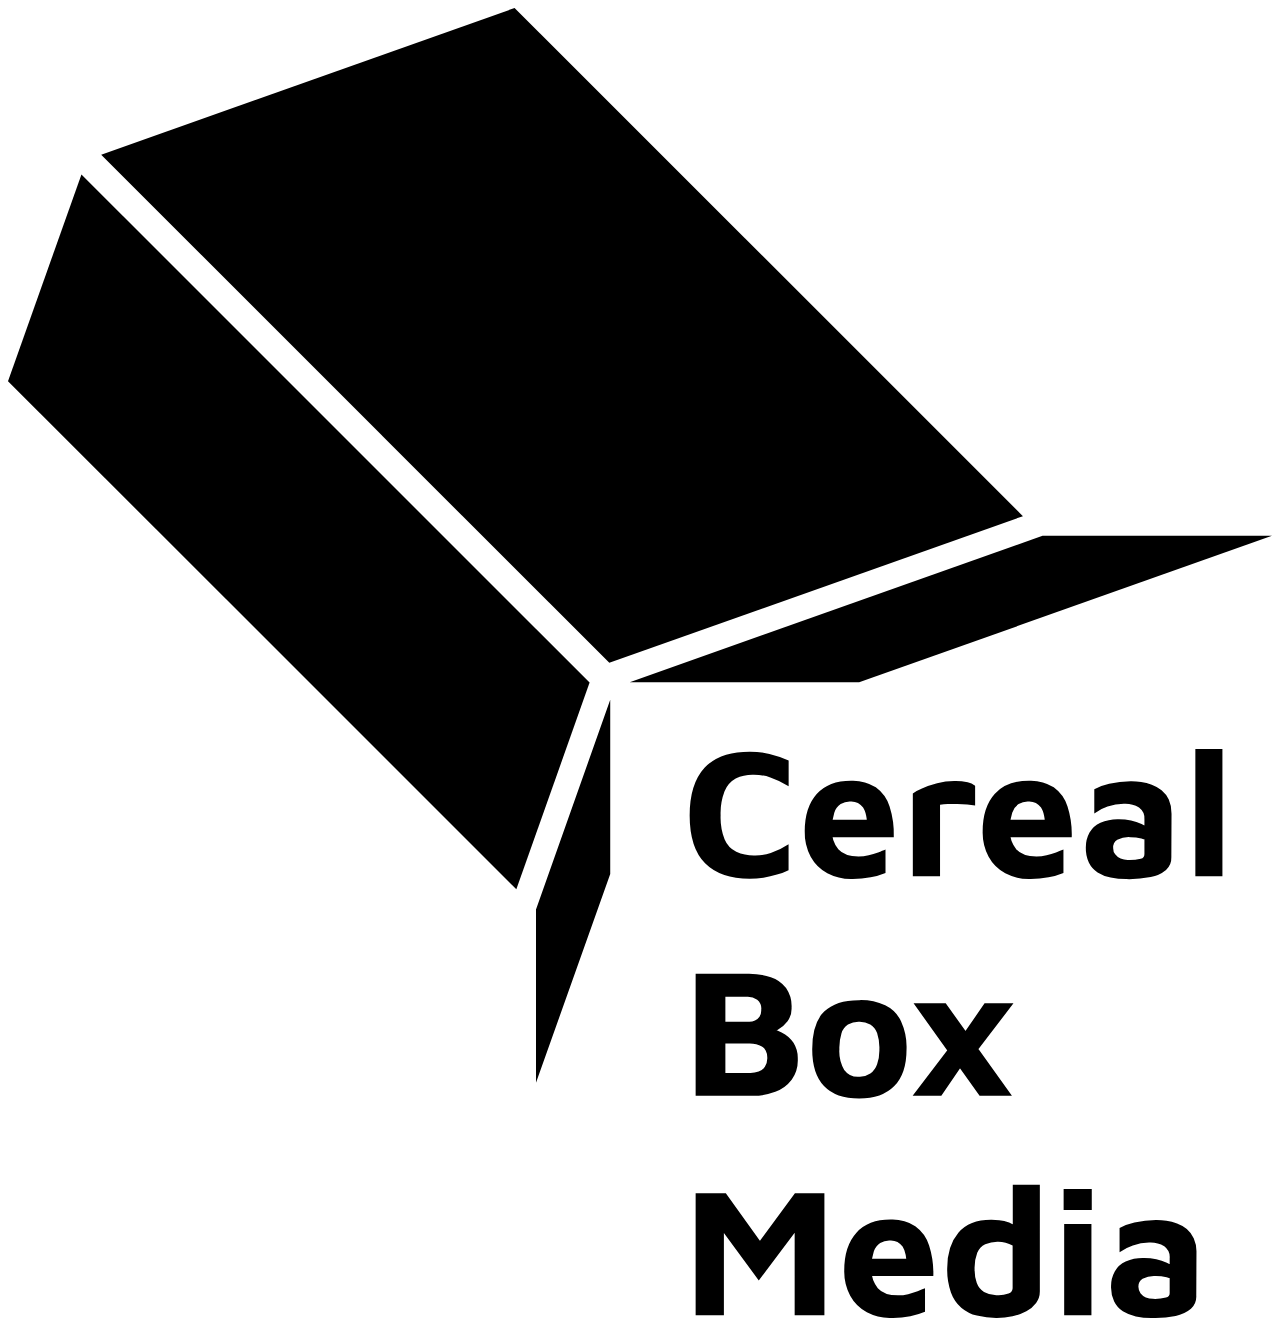
==== index.html @ c06dac7f "initial commit" ====
<!DOCTYPE html>
<html>
<title>Plant Based Sushi</title>
<meta charset="UTF-8">
<meta name="viewport" content="width=device-width, initial-scale=1">
<link rel="stylesheet" href="/styles/header.css">
<link rel="stylesheet" href="/styles/footer.css">
<link rel="stylesheet" href="/styles/index.css">
<link rel="stylesheet" href="/styles/global.css">
<link rel="stylesheet" href="https://cdnjs.cloudflare.com/ajax/libs/font-awesome/4.7.0/css/font-awesome.min.css">
<link href="https://fonts.googleapis.com/css2?family=Lora:ital,wght@0,400;0,700;1,400&display=swap" rel="stylesheet">

<body>
    <main class="wrapper">
        <section class="landing-page-content">
            <img src="res/svg/cerealboxlogo.svg"
        </section>

        <footer class="main-footer">

        </footer>
    </main>
</body>
</html>
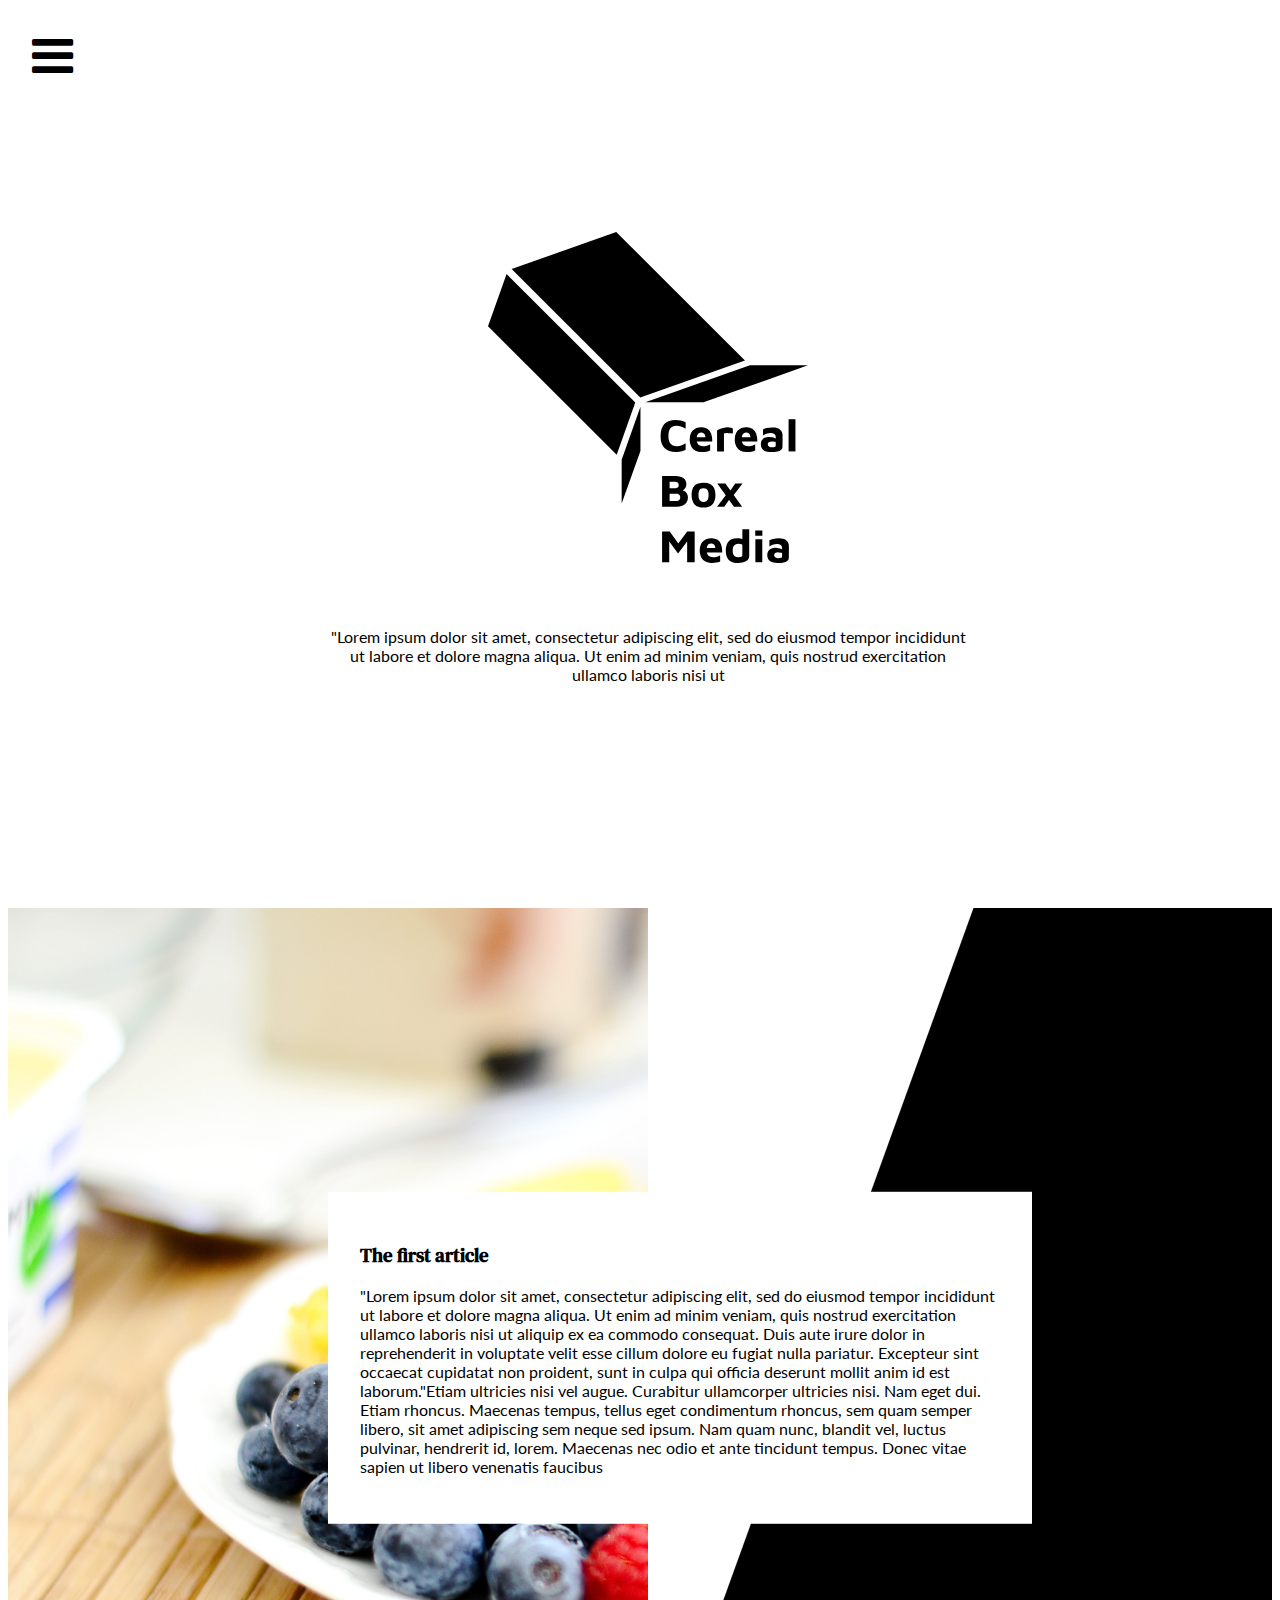
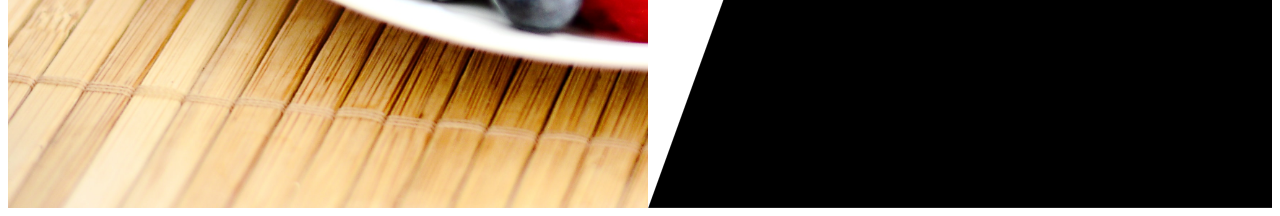
==== commit d6f37114: "started first page" ====
--- a/index.html
+++ b/index.html
@@ -1,20 +1,36 @@
 
 <!DOCTYPE html>
 <html>
-<title>Plant Based Sushi</title>
+<title>Cereal Box Media</title>
 <meta charset="UTF-8">
 <meta name="viewport" content="width=device-width, initial-scale=1">
-<link rel="stylesheet" href="/styles/header.css">
 <link rel="stylesheet" href="/styles/footer.css">
 <link rel="stylesheet" href="/styles/index.css">
 <link rel="stylesheet" href="/styles/global.css">
 <link rel="stylesheet" href="https://cdnjs.cloudflare.com/ajax/libs/font-awesome/4.7.0/css/font-awesome.min.css">
-<link href="https://fonts.googleapis.com/css2?family=Lora:ital,wght@0,400;0,700;1,400&display=swap" rel="stylesheet">
-
+<link href="https://fonts.googleapis.com/css2?family=DM+Serif+Text:ital@0;1&family=Lato:ital,wght@0,400;0,700;1,400&display=swap" rel="stylesheet">
 <body>
     <main class="wrapper">
         <section class="landing-page-content">
-            <img src="res/svg/cerealboxlogo.svg"
+            <div class="landing-page-initial">
+                <div class= "top-bar">
+                    <i class="fa fa-bars nav-button"></i>
+                </div>
+                <img class="landing-logo" src="res/svg/cerealboxlogo.svg"/>
+                <p class="landing-text">"Lorem ipsum dolor sit amet, consectetur adipiscing elit, sed do eiusmod tempor incididunt ut labore et dolore magna aliqua. Ut enim ad minim veniam, quis nostrud exercitation ullamco laboris nisi ut </p>
+            </div>
+            <div class="landing-page-featured">
+                <div class="featured-text-container">
+                    <h3>The first article</h3>
+                    <p>"Lorem ipsum dolor sit amet, consectetur adipiscing elit, sed do eiusmod tempor incididunt ut labore et dolore magna aliqua. Ut enim ad minim veniam, quis nostrud exercitation ullamco laboris nisi ut aliquip ex ea commodo consequat. Duis aute irure dolor in reprehenderit in voluptate velit esse cillum dolore eu fugiat nulla pariatur. Excepteur sint occaecat cupidatat non proident, sunt in culpa qui officia deserunt mollit anim id est laborum."Etiam ultricies nisi vel augue. Curabitur ullamcorper ultricies nisi. Nam eget dui. Etiam rhoncus. Maecenas tempus, tellus eget condimentum rhoncus, sem quam semper libero, sit amet adipiscing sem neque sed ipsum. Nam quam nunc, blandit vel, luctus pulvinar, hendrerit id, lorem. Maecenas nec odio et ante tincidunt tempus. Donec vitae sapien ut libero venenatis faucibus</p>
+                </div>
+                <div class="featured-left">
+                    <img  src="res/jpg/cecilia-par-YUg5RwlnMKc-unsplash.jpg"/>
+                </div>
+                <div class="featured-right">
+                    <img class="featured-background" src="res/svg/parrelelogram-right.svg"/>
+                </div>
+            </div>
         </section>
 
         <footer class="main-footer">
--- a/styles/index.css
+++ b/styles/index.css
@@ -0,0 +1,79 @@
+.landing-page-content {
+    display: flex;
+    flex-direction: column;
+    overflow: hidden;
+}
+
+.landing-page-initial {
+    height: 100vh;
+    width: 100vw;
+    display: flex;
+    flex-direction: column;
+    text-align: center;
+    position: relative;
+    justify-content: center;
+}
+
+.top-bar {
+    position: absolute;
+    font-size: 3rem;
+    top: 0.5rem;
+    left: 0.5rem;
+}
+
+.nav-button {
+    float: left;
+    margin: 1rem;
+}
+
+.landing-logo {
+    width: 25vw;
+    margin: auto auto 3em auto;
+}
+
+.landing-text {
+    width: 50vw;
+    margin: 1em auto auto auto;
+}
+
+
+
+.landing-page-featured {
+    height: 100vh;
+    width: 100vw;
+    display: grid;
+    grid-template-columns: 50% 50%;
+    grid-template-rows: 100%;
+    position: relative;
+}
+
+.featured-left {
+    width: 100%;
+    grid-area: 1 / 1;
+    overflow: hidden;
+}
+
+.featured-right {
+    width: 100%;
+    grid-area: 1 / 2;
+    overflow: hidden;
+}
+
+.featured-right img, .featured-left img {
+    height: 100%;
+}
+
+.featured-background {
+    height: 100%;
+}
+
+.featured-text-container {
+    position: absolute;
+    width: 50vw;
+    height: min-content;
+    top: 50%;
+    -ms-transform: translateY(-50%);
+    transform: translateY(-50%);    left: 25%;
+    background-color: white;
+    padding: 2em;
+}--- a/styles/global.css
+++ b/styles/global.css
@@ -0,0 +1,8 @@
+p, a, button {
+    font-family: 'Lato', sans-serif;
+}
+
+h1, h2, h3,  h4 {
+    font-family: 'DM Serif Text', serif;
+    font-style: 'regular';
+}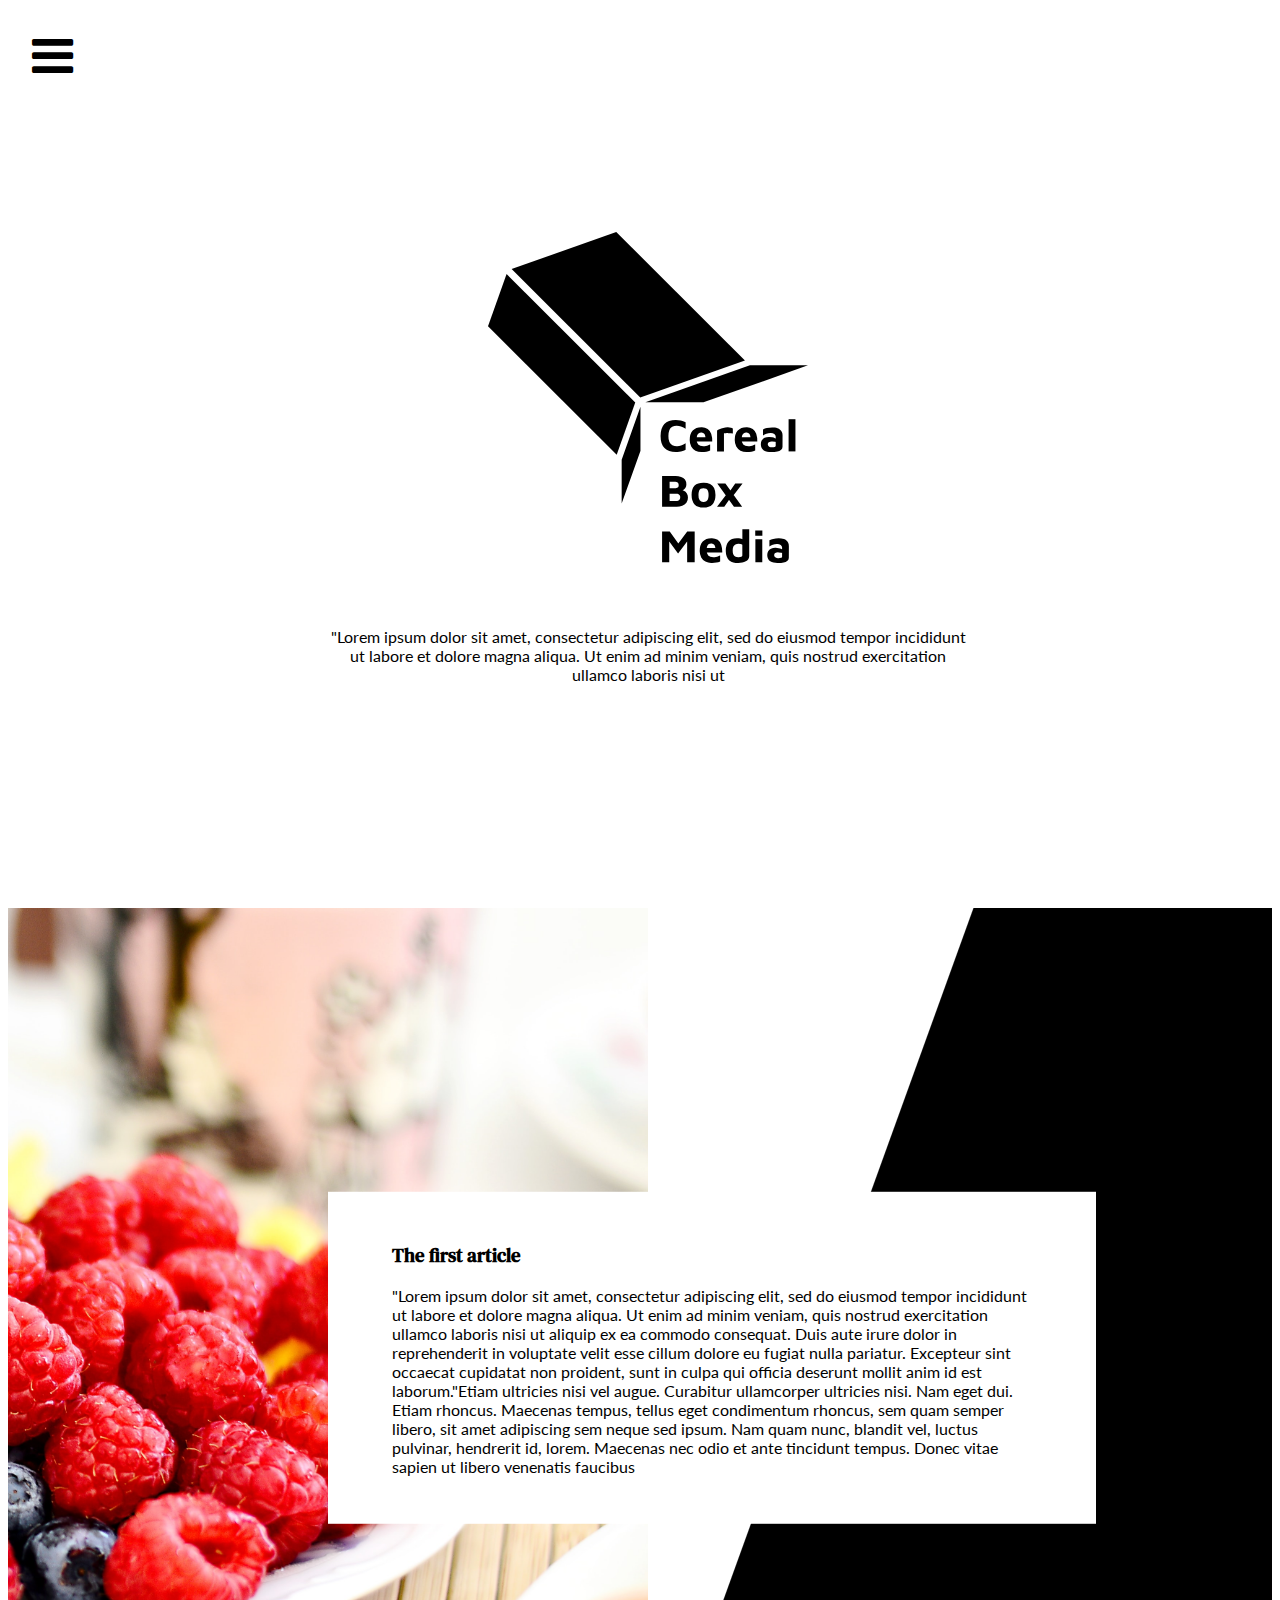
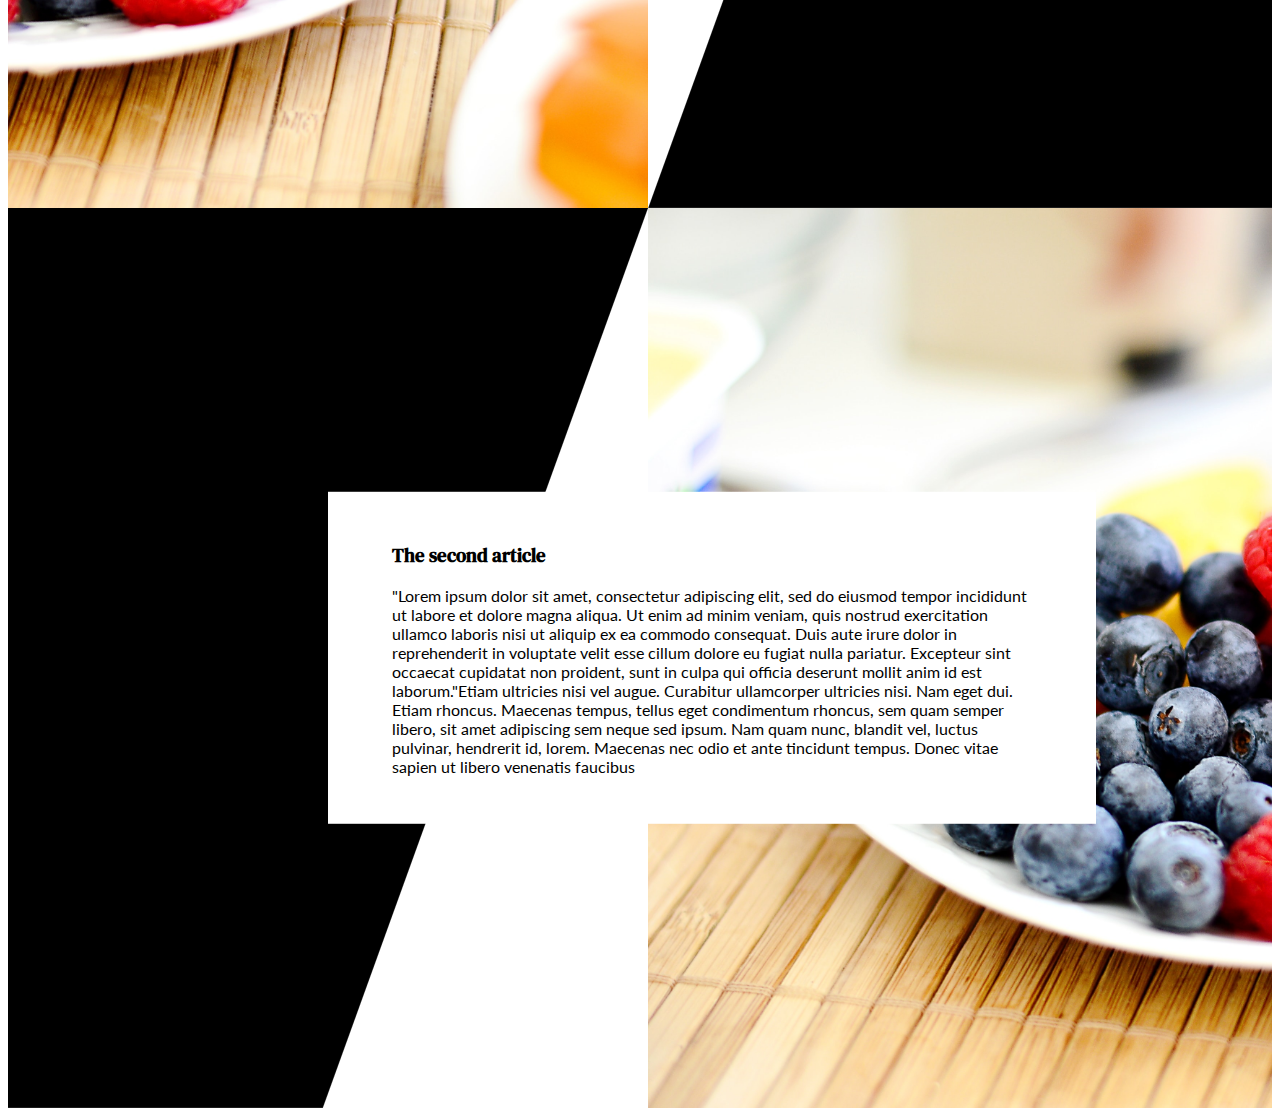
==== commit c3c298f9: "added mobile for landing page" ====
--- a/index.html
+++ b/index.html
@@ -24,10 +24,22 @@
                     <h3>The first article</h3>
                     <p>"Lorem ipsum dolor sit amet, consectetur adipiscing elit, sed do eiusmod tempor incididunt ut labore et dolore magna aliqua. Ut enim ad minim veniam, quis nostrud exercitation ullamco laboris nisi ut aliquip ex ea commodo consequat. Duis aute irure dolor in reprehenderit in voluptate velit esse cillum dolore eu fugiat nulla pariatur. Excepteur sint occaecat cupidatat non proident, sunt in culpa qui officia deserunt mollit anim id est laborum."Etiam ultricies nisi vel augue. Curabitur ullamcorper ultricies nisi. Nam eget dui. Etiam rhoncus. Maecenas tempus, tellus eget condimentum rhoncus, sem quam semper libero, sit amet adipiscing sem neque sed ipsum. Nam quam nunc, blandit vel, luctus pulvinar, hendrerit id, lorem. Maecenas nec odio et ante tincidunt tempus. Donec vitae sapien ut libero venenatis faucibus</p>
                 </div>
-                <div class="featured-left">
+                <div class="featured-left featured-image">
                     <img  src="res/jpg/cecilia-par-YUg5RwlnMKc-unsplash.jpg"/>
                 </div>
-                <div class="featured-right">
+                <div class="featured-right hide-on-mobile">
+                    <img class="featured-background" src="res/svg/parrelelogram-right.svg"/>
+                </div>
+            </div>
+            <div class="landing-page-featured">
+                <div class="featured-text-container">
+                    <h3>The second article</h3>
+                    <p>"Lorem ipsum dolor sit amet, consectetur adipiscing elit, sed do eiusmod tempor incididunt ut labore et dolore magna aliqua. Ut enim ad minim veniam, quis nostrud exercitation ullamco laboris nisi ut aliquip ex ea commodo consequat. Duis aute irure dolor in reprehenderit in voluptate velit esse cillum dolore eu fugiat nulla pariatur. Excepteur sint occaecat cupidatat non proident, sunt in culpa qui officia deserunt mollit anim id est laborum."Etiam ultricies nisi vel augue. Curabitur ullamcorper ultricies nisi. Nam eget dui. Etiam rhoncus. Maecenas tempus, tellus eget condimentum rhoncus, sem quam semper libero, sit amet adipiscing sem neque sed ipsum. Nam quam nunc, blandit vel, luctus pulvinar, hendrerit id, lorem. Maecenas nec odio et ante tincidunt tempus. Donec vitae sapien ut libero venenatis faucibus</p>
+                </div>
+                <div class="featured-right featured-image">
+                    <img  src="res/jpg/cecilia-par-YUg5RwlnMKc-unsplash.jpg"/>
+                </div>
+                <div class="featured-left hide-on-mobile">
                     <img class="featured-background" src="res/svg/parrelelogram-right.svg"/>
                 </div>
             </div>
--- a/styles/index.css
+++ b/styles/index.css
@@ -51,6 +51,7 @@
     width: 100%;
     grid-area: 1 / 1;
     overflow: hidden;
+    direction: rtl;
 }
 
 .featured-right {
@@ -75,5 +76,30 @@
     -ms-transform: translateY(-50%);
     transform: translateY(-50%);    left: 25%;
     background-color: white;
-    padding: 2em;
+    padding: 2em 5vw;
+}
+
+ 
+/* mobile */
+@media (max-width: 711px) {
+    .landing-logo {
+        width: 70vw;
+    }
+
+    .featured-image {
+        grid-area: 1 / 1 / 1 / 3;
+    }
+
+    .hide-on-mobile {
+        display: none;
+    }
+
+    .featured-text-container {
+        width: 60vw;
+        height: 70%;
+        overflow-y: auto;
+        left: 7.5vw;
+        padding: 2em 10vw;
+    }
+
 }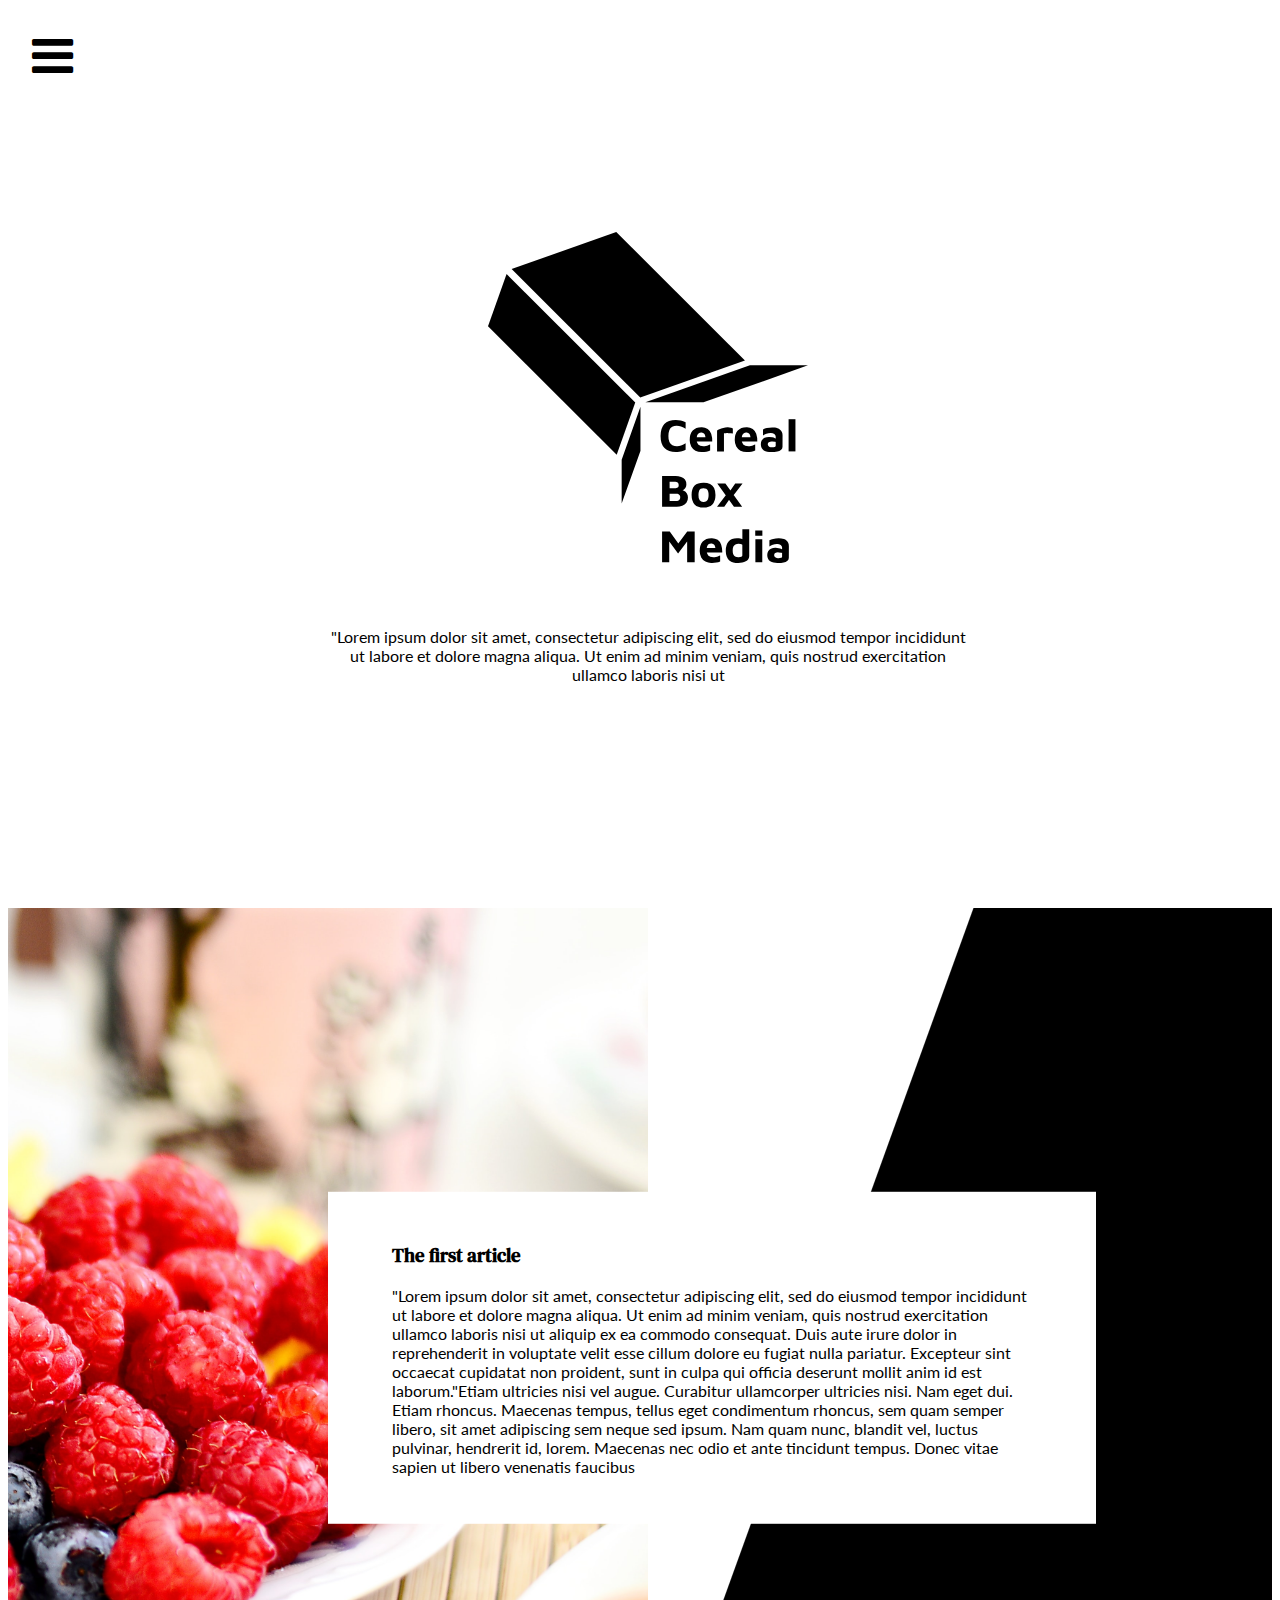
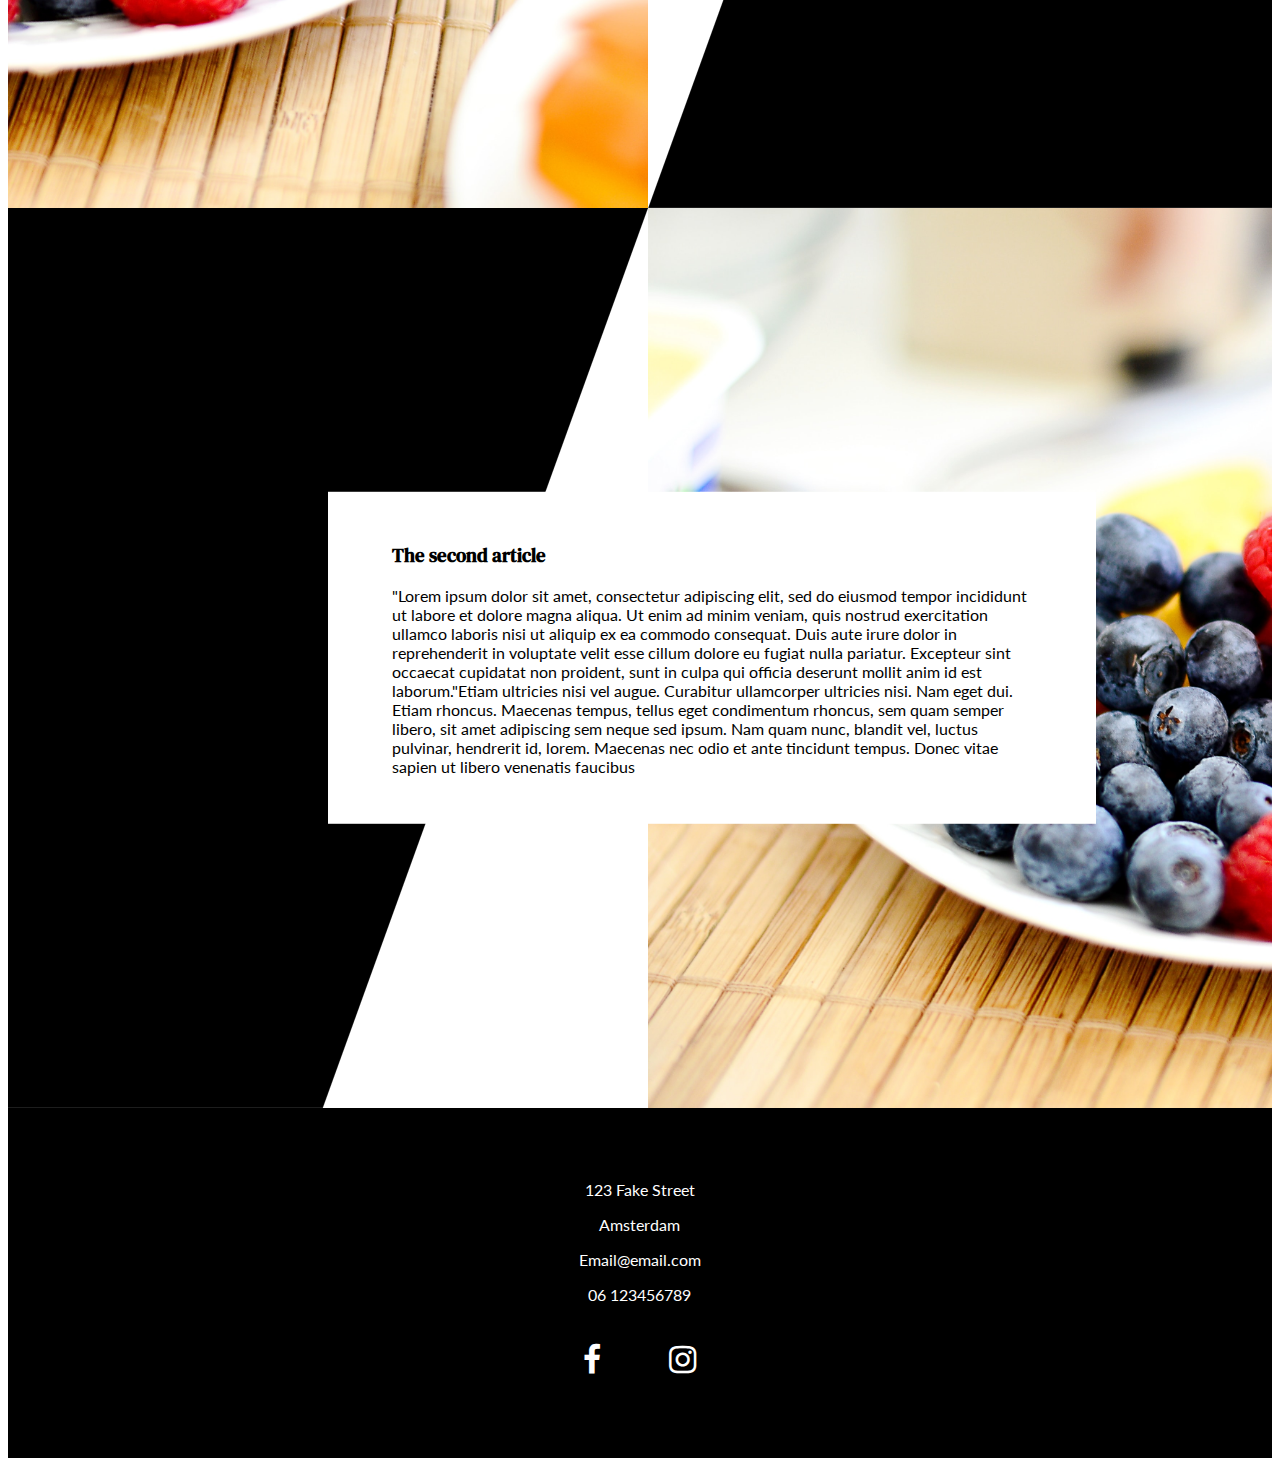
==== commit 95a7f26b: "started index page blog" ====
--- a/index.html
+++ b/index.html
@@ -46,7 +46,21 @@
         </section>
 
         <footer class="main-footer">
-
+            <div class="footer-background">
+                <div class="footer-contact-info">
+                    <p>123 Fake Street</p>
+                    <p>Amsterdam</p>
+                    <p>Email@email.com</p>
+                    <p>06 123456789</p>
+                    <div class="footer-links">
+                        <a href="https://www.facebook.com/plantbasedsushi/" target="_blank" rel="noopener noreferrer" class="fa fa-facebook">
+                        </a>
+                        <a href="https://www.instagram.com/plantbasedsushi.eu/" target="_blank" rel="noopener noreferrer" class="fa fa-instagram">
+                        </a>
+                    </div>
+                </div>
+               
+            </div>
         </footer>
     </main>
 </body>
--- a/styles/footer.css
+++ b/styles/footer.css
@@ -0,0 +1,48 @@
+.main-footer {
+    position: relative;
+}
+
+.footer-background {
+    background-color: #000000;
+    padding: 4em;
+    display: grid;
+    grid-template-columns: repeat(3, 1fr);
+    grid-template-rows:  repeat(3, min-content);
+    color: white;
+    text-align: center;
+}
+
+.footer-background svg {
+    color: white;
+}
+
+.footer-contact-info { 
+    grid-area: 1 / 2 / 4 / 2;
+    display: flex;
+    flex-direction: column;
+    justify-content: center;
+}
+
+.footer-contact-info p {
+    margin: 0.5rem auto;
+}
+
+.footer-links a {
+    color: white;
+    height: 2vh;
+    font-size: 2em;
+    text-decoration: none;
+    margin: 1em 1em;
+}
+
+
+@media (max-width: 711px) {
+
+    .footer-background {
+        padding: 2em;
+    }
+
+    .footer-contact-info {
+        grid-area: 1 / 1 / 4 / 4;
+    }
+}--- a/styles/index.css
+++ b/styles/index.css
@@ -24,6 +24,10 @@
 .nav-button {
     float: left;
     margin: 1rem;
+}
+
+.nav-button:hover {
+    cursor: pointer;
 }
 
 .landing-logo {
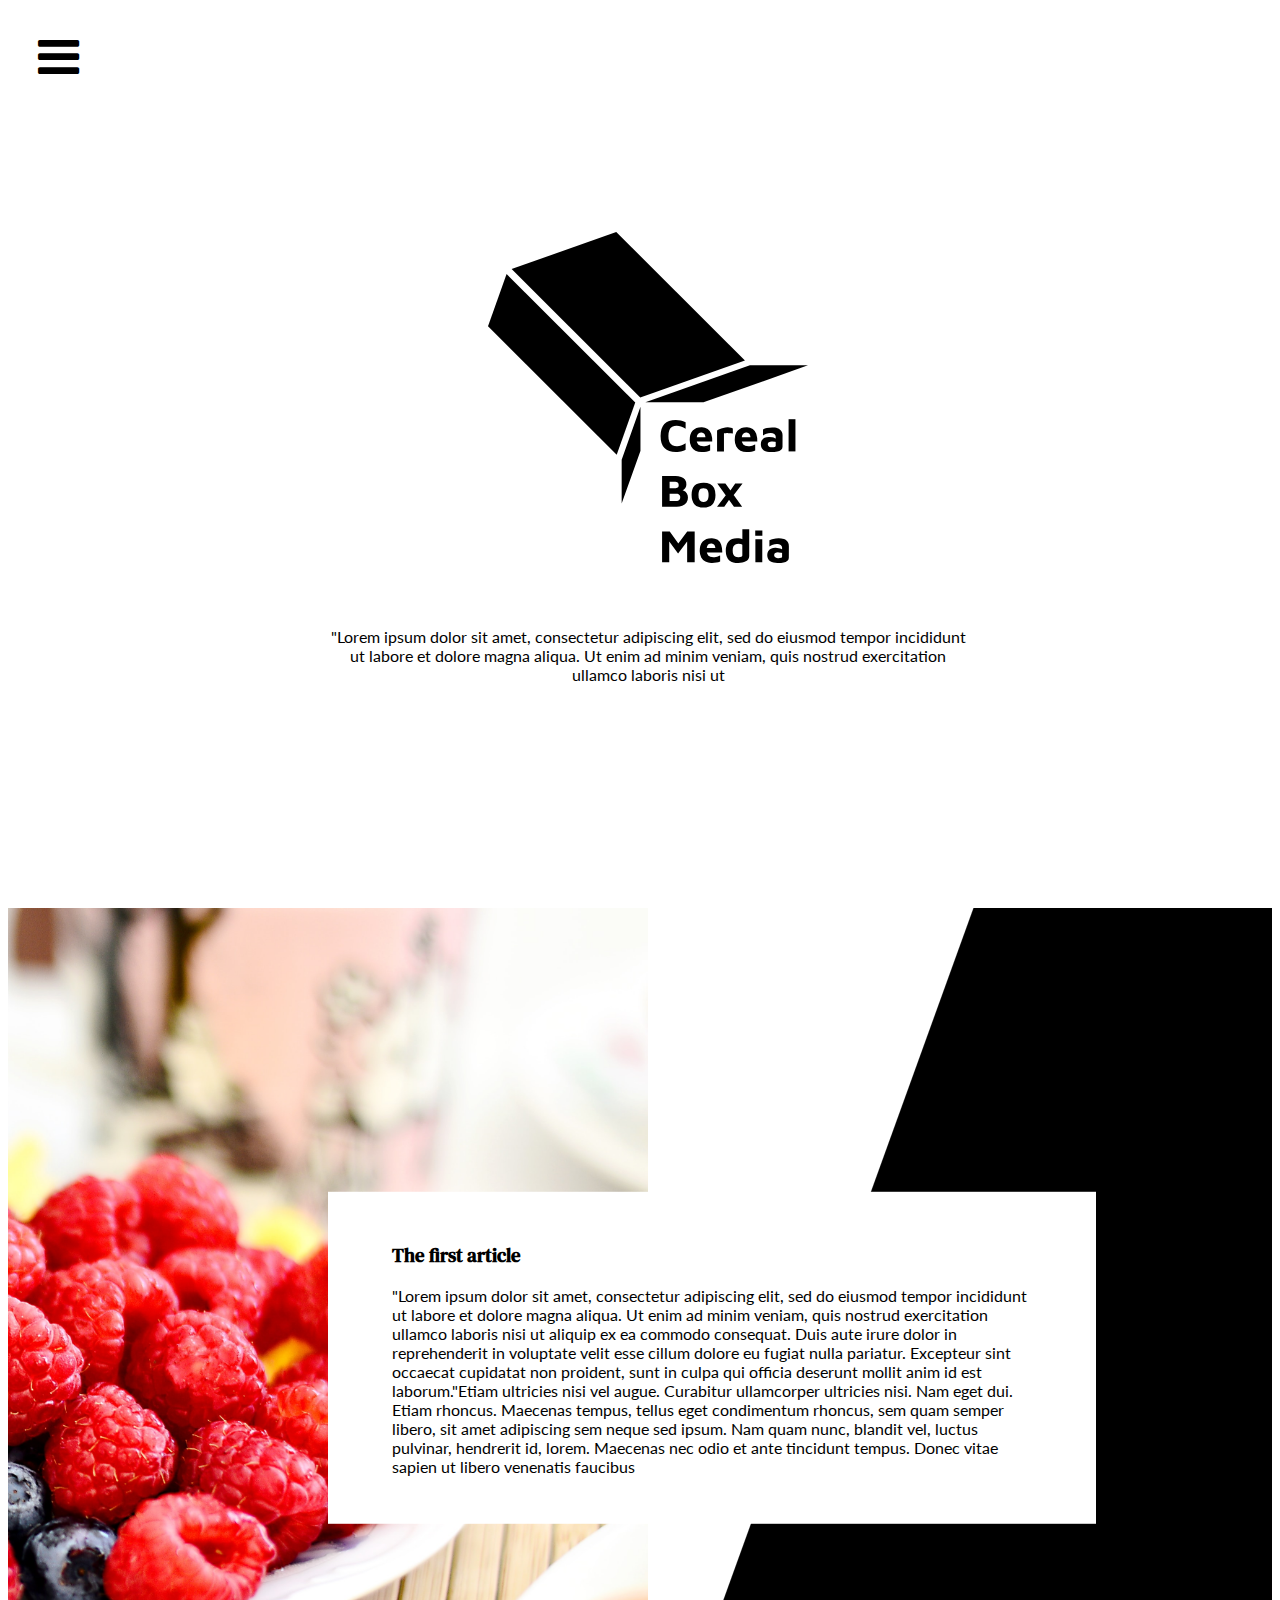
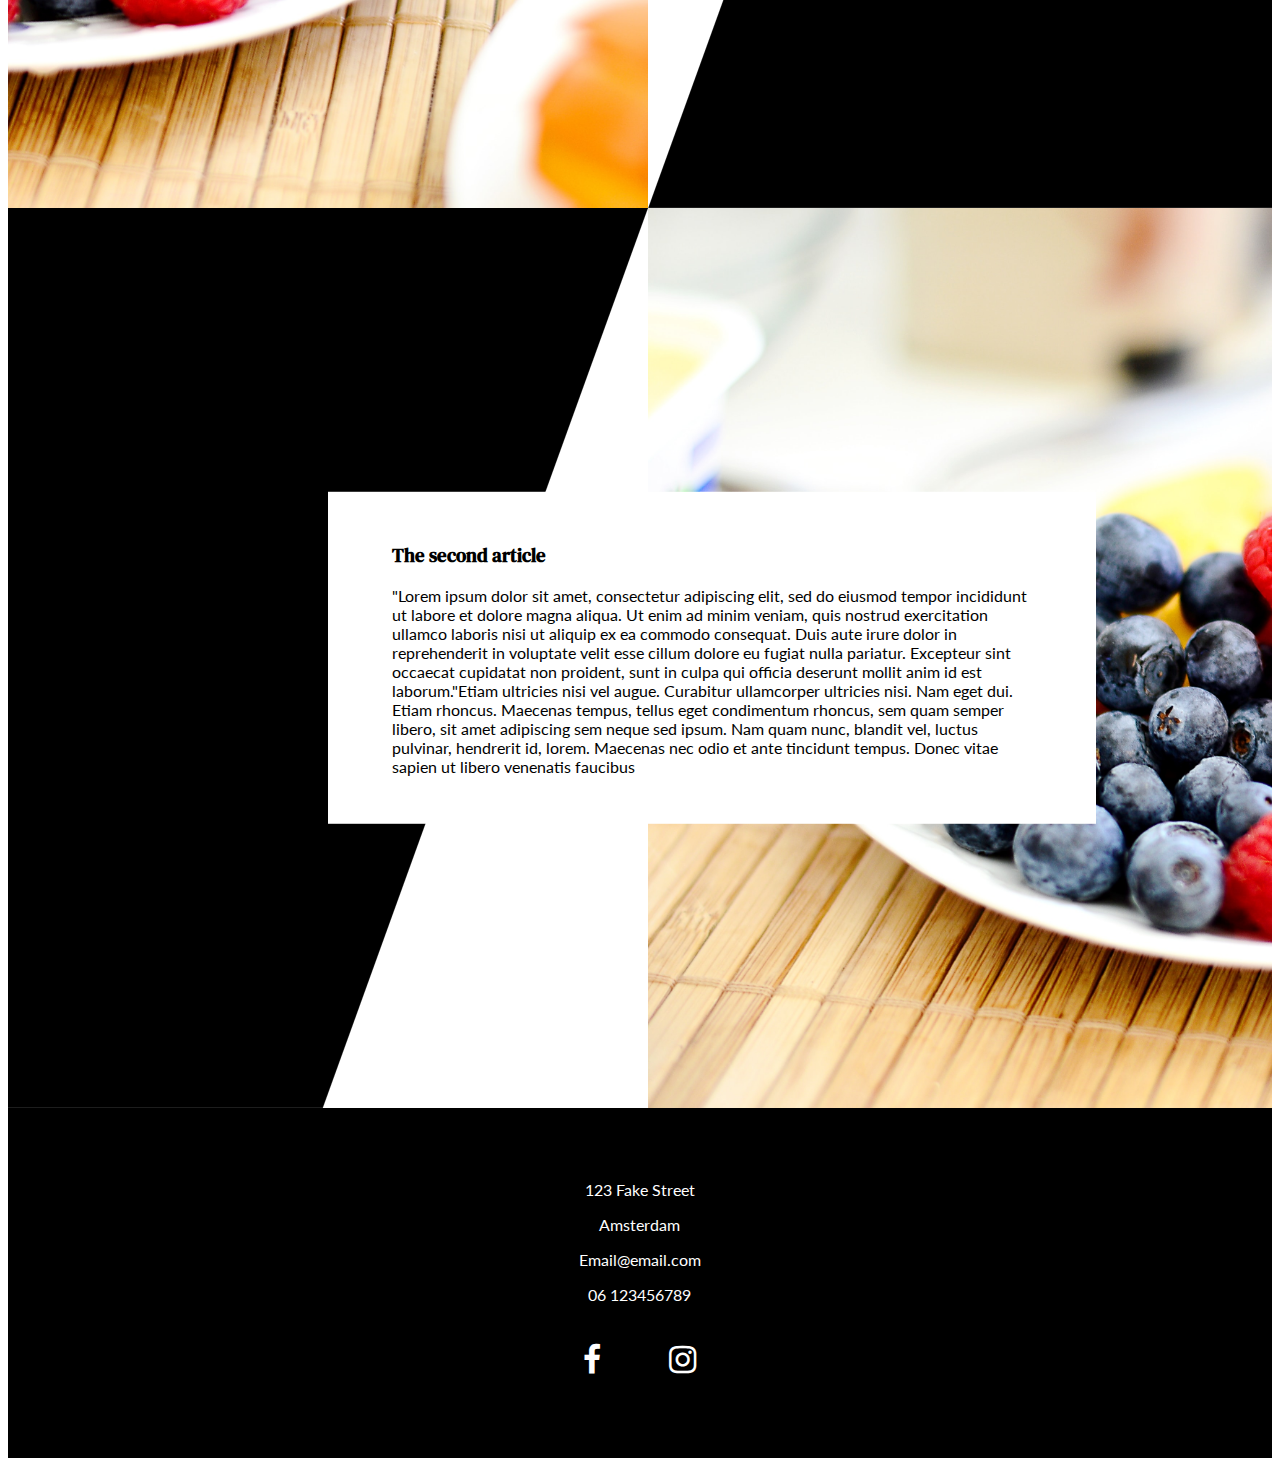
==== commit 964bc848: "started sidebar" ====
--- a/index.html
+++ b/index.html
@@ -4,18 +4,27 @@
 <title>Cereal Box Media</title>
 <meta charset="UTF-8">
 <meta name="viewport" content="width=device-width, initial-scale=1">
+<script type="text/javascript" src="scripts/sidenav.js"></script>
 <link rel="stylesheet" href="/styles/footer.css">
 <link rel="stylesheet" href="/styles/index.css">
 <link rel="stylesheet" href="/styles/global.css">
+<link rel="stylesheet" href="/styles/sidenav.css">
 <link rel="stylesheet" href="https://cdnjs.cloudflare.com/ajax/libs/font-awesome/4.7.0/css/font-awesome.min.css">
 <link href="https://fonts.googleapis.com/css2?family=DM+Serif+Text:ital@0;1&family=Lato:ital,wght@0,400;0,700;1,400&display=swap" rel="stylesheet">
 <body>
+
+    <div id="mySidebar" class="sidebar">
+        <a href="javascript:void(0)" class="closebtn" onclick="closeNav()">&times;</a>
+        <a href="/">Home</a>
+        <button onclick="showOptions()">Blog</button>
+      </div>
+
     <main class="wrapper">
         <section class="landing-page-content">
             <div class="landing-page-initial">
-                <div class= "top-bar">
+                <button class= "top-bar" onclick="openNav()">
                     <i class="fa fa-bars nav-button"></i>
-                </div>
+                </button>
                 <img class="landing-logo" src="res/svg/cerealboxlogo.svg"/>
                 <p class="landing-text">"Lorem ipsum dolor sit amet, consectetur adipiscing elit, sed do eiusmod tempor incididunt ut labore et dolore magna aliqua. Ut enim ad minim veniam, quis nostrud exercitation ullamco laboris nisi ut </p>
             </div>
--- a/styles/index.css
+++ b/styles/index.css
@@ -19,6 +19,12 @@
     font-size: 3rem;
     top: 0.5rem;
     left: 0.5rem;
+    background-color: white;
+    border: none;
+}
+
+.top-bar:focus {
+    outline: 0;
 }
 
 .nav-button {
--- a/styles/global.css
+++ b/styles/global.css
@@ -1,8 +1,17 @@
-p, a, button {
+p, h4, a, button {
     font-family: 'Lato', sans-serif;
 }
 
-h1, h2, h3,  h4 {
+h4 {
+    font-weight: 600;
+    font-size: 1.3rem;
+}
+
+h1, h2, h3 {
     font-family: 'DM Serif Text', serif;
     font-style: 'regular';
+}
+
+h1 {
+    font-size: 3rem;
 }--- a/styles/sidenav.css
+++ b/styles/sidenav.css
@@ -0,0 +1,57 @@
+/* The sidebar menu */
+.sidebar {
+    height: 100%; /* 100% Full-height */
+    width: 0; /* 0 width - change this with JavaScript */
+    position: fixed; /* Stay in place */
+    z-index: 1; /* Stay on top */
+    top: 0;
+    left: 0;
+    background-color: black;
+    overflow-x: hidden; /* Disable horizontal scroll */
+    padding-top: 60px; /* Place content 60px from the top */
+    transition: 0.5s; /* 0.5 second transition effect to slide in the sidebar */
+  }
+  
+  /* The sidebar links */
+  .sidebar a, .sidebar button {
+    padding: 8px 8px 8px 32px;
+    text-decoration: none;
+    font-size: 25px;
+    color: #818181;
+    display: block;
+    transition: 0.3s;
+    background: none;
+    border: none;
+  }
+  
+  /* When you mouse over the navigation links, change their color */
+  .sidebar a:hover, .sidebar button:hover {
+    color: #f1f1f1;
+    cursor: pointer;
+  }
+  
+  /* Position and style the close button (top right corner) */
+  .sidebar .closebtn {
+    position: absolute;
+    top: 0;
+    right: 25px;
+    font-size: 36px;
+    margin-left: 50px;
+  }
+  
+  
+  .top-bar:hover {
+    background-color: rgb(212, 212, 212);
+  }
+  
+  /* Style page content - use this if you want to push the page content to the right when you open the side navigation */
+  #main {
+    transition: margin-left .5s; /* If you want a transition effect */
+    padding: 20px;
+  }
+  
+  /* On smaller screens, where height is less than 450px, change the style of the sidenav (less padding and a smaller font size) */
+  @media screen and (max-height: 450px) {
+    .sidebar {padding-top: 15px;}
+    .sidebar a {font-size: 18px;}
+  }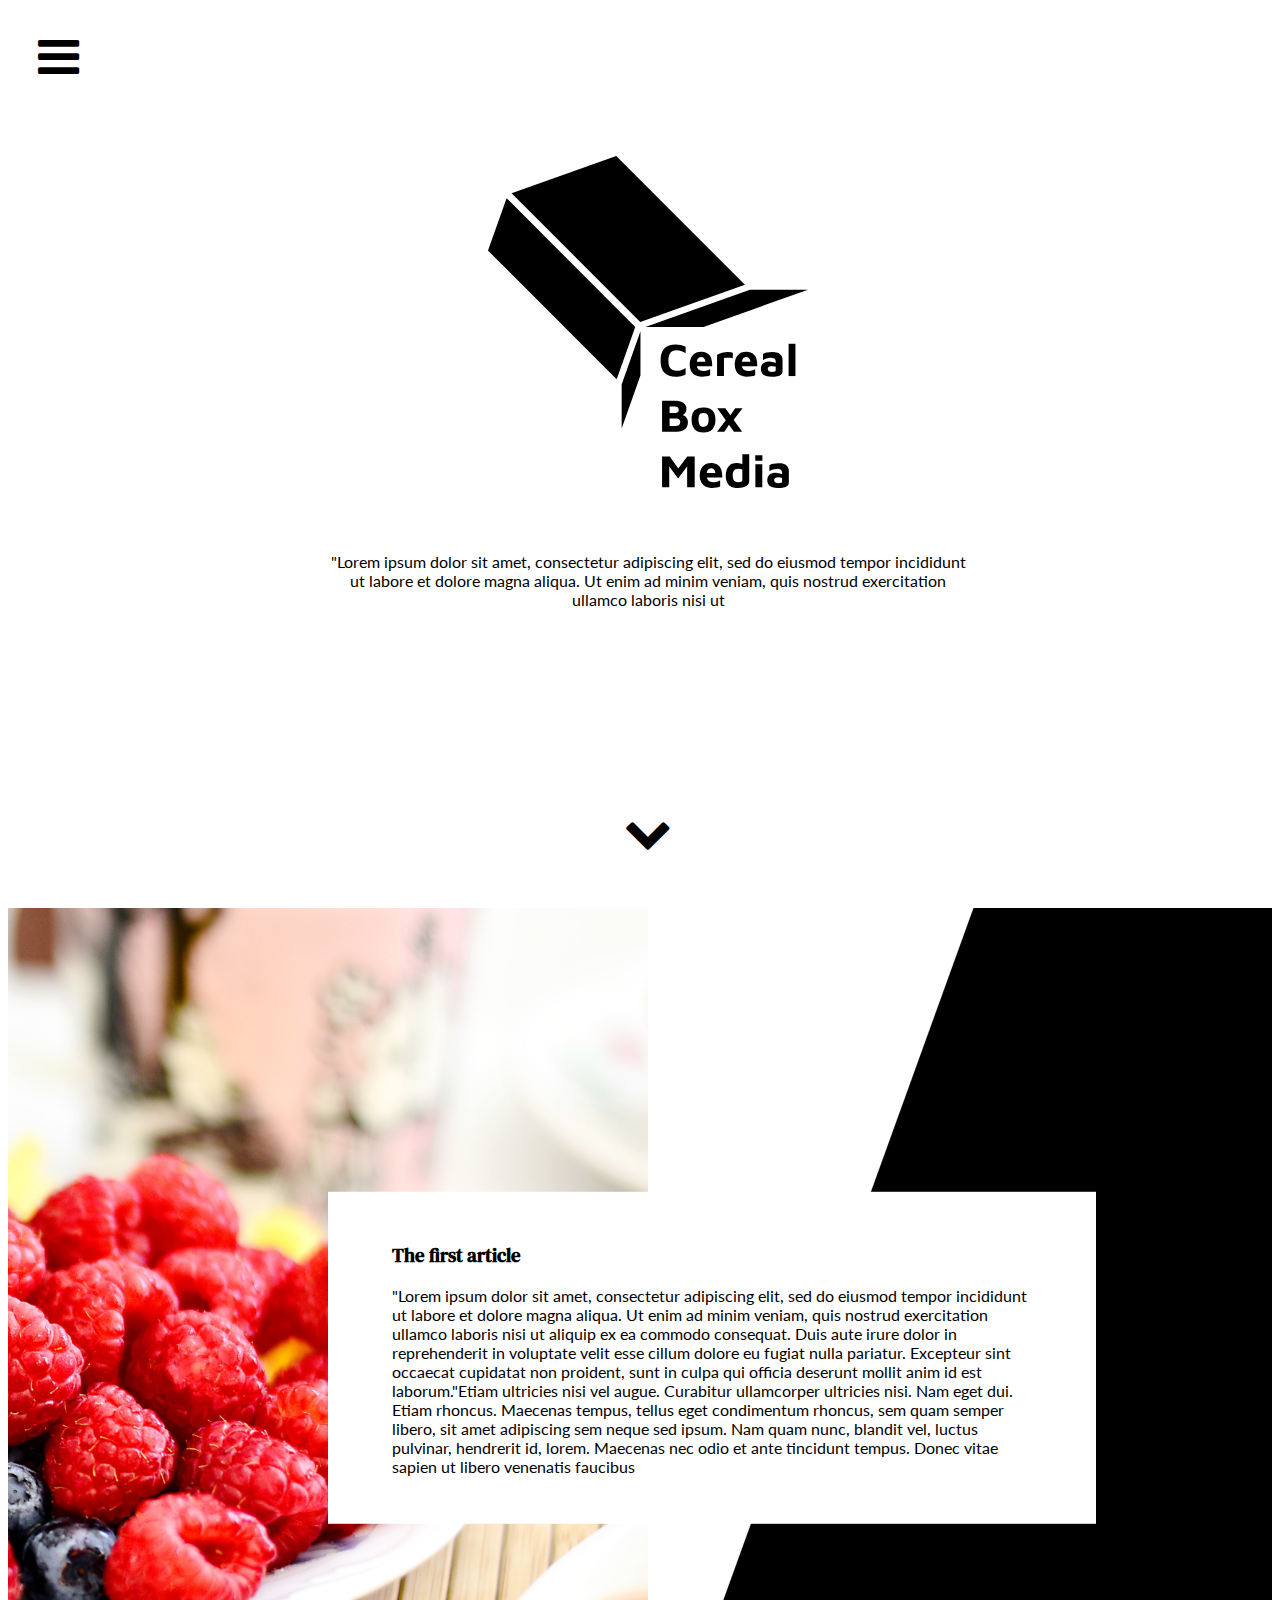
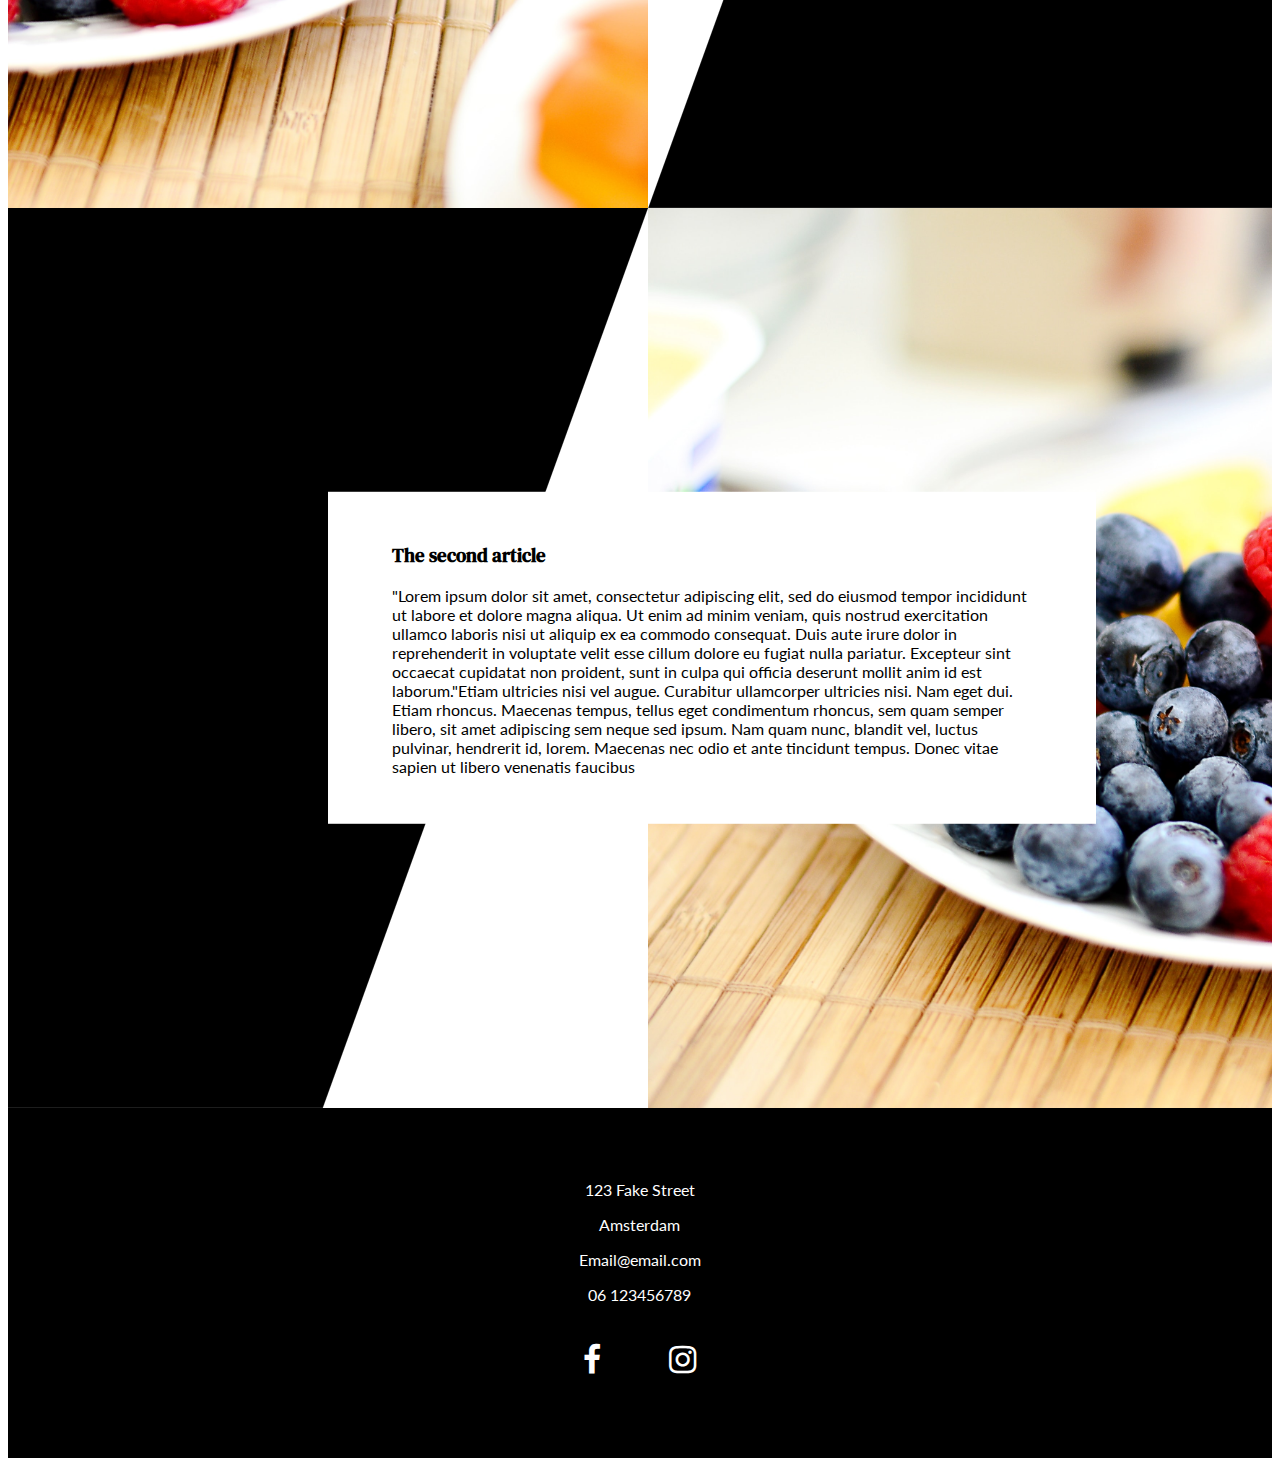
==== commit f32f9fe6: "done" ====
--- a/index.html
+++ b/index.html
@@ -5,6 +5,7 @@
 <meta charset="UTF-8">
 <meta name="viewport" content="width=device-width, initial-scale=1">
 <script type="text/javascript" src="scripts/sidenav.js"></script>
+<script type="text/javascript" src="scripts/animations.js"></script>
 <link rel="stylesheet" href="/styles/footer.css">
 <link rel="stylesheet" href="/styles/index.css">
 <link rel="stylesheet" href="/styles/global.css">
@@ -16,10 +17,15 @@
     <div id="mySidebar" class="sidebar">
         <a href="javascript:void(0)" class="closebtn" onclick="closeNav()">&times;</a>
         <a href="/">Home</a>
-        <button onclick="showOptions()">Blog</button>
+        <button onclick="toggleElement('blog')">Blog</button>
+        <div id="blog" class="submenu hidden">
+            <a href="/blogindex">Python</a>
+            <a href="/blogindex">Amsterdam</a>
+            <a href="/blogindex">Ma Berries</a>
+        </div>
       </div>
+      <div id="screen-overlay" class="screen-overlay hidden" onclick="closeNav()"></div>
 
-    <main class="wrapper">
         <section class="landing-page-content">
             <div class="landing-page-initial">
                 <button class= "top-bar" onclick="openNav()">
@@ -27,31 +33,41 @@
                 </button>
                 <img class="landing-logo" src="res/svg/cerealboxlogo.svg"/>
                 <p class="landing-text">"Lorem ipsum dolor sit amet, consectetur adipiscing elit, sed do eiusmod tempor incididunt ut labore et dolore magna aliqua. Ut enim ad minim veniam, quis nostrud exercitation ullamco laboris nisi ut </p>
-            </div>
-            <div class="landing-page-featured">
-                <div class="featured-text-container">
-                    <h3>The first article</h3>
-                    <p>"Lorem ipsum dolor sit amet, consectetur adipiscing elit, sed do eiusmod tempor incididunt ut labore et dolore magna aliqua. Ut enim ad minim veniam, quis nostrud exercitation ullamco laboris nisi ut aliquip ex ea commodo consequat. Duis aute irure dolor in reprehenderit in voluptate velit esse cillum dolore eu fugiat nulla pariatur. Excepteur sint occaecat cupidatat non proident, sunt in culpa qui officia deserunt mollit anim id est laborum."Etiam ultricies nisi vel augue. Curabitur ullamcorper ultricies nisi. Nam eget dui. Etiam rhoncus. Maecenas tempus, tellus eget condimentum rhoncus, sem quam semper libero, sit amet adipiscing sem neque sed ipsum. Nam quam nunc, blandit vel, luctus pulvinar, hendrerit id, lorem. Maecenas nec odio et ante tincidunt tempus. Donec vitae sapien ut libero venenatis faucibus</p>
-                </div>
-                <div class="featured-left featured-image">
-                    <img  src="res/jpg/cecilia-par-YUg5RwlnMKc-unsplash.jpg"/>
-                </div>
-                <div class="featured-right hide-on-mobile">
-                    <img class="featured-background" src="res/svg/parrelelogram-right.svg"/>
+                <div class="scrolldown-prompt" onclick="scrollDown()">
+                    <i class="fa fa-chevron-down"></i>
                 </div>
             </div>
-            <div class="landing-page-featured">
-                <div class="featured-text-container">
-                    <h3>The second article</h3>
-                    <p>"Lorem ipsum dolor sit amet, consectetur adipiscing elit, sed do eiusmod tempor incididunt ut labore et dolore magna aliqua. Ut enim ad minim veniam, quis nostrud exercitation ullamco laboris nisi ut aliquip ex ea commodo consequat. Duis aute irure dolor in reprehenderit in voluptate velit esse cillum dolore eu fugiat nulla pariatur. Excepteur sint occaecat cupidatat non proident, sunt in culpa qui officia deserunt mollit anim id est laborum."Etiam ultricies nisi vel augue. Curabitur ullamcorper ultricies nisi. Nam eget dui. Etiam rhoncus. Maecenas tempus, tellus eget condimentum rhoncus, sem quam semper libero, sit amet adipiscing sem neque sed ipsum. Nam quam nunc, blandit vel, luctus pulvinar, hendrerit id, lorem. Maecenas nec odio et ante tincidunt tempus. Donec vitae sapien ut libero venenatis faucibus</p>
+            <a href="blogpage.html">
+                <div class="landing-page-featured">
+                    <a href="blogpage.html">
+                        <div class="featured-text-container">
+                            <h3>The first article</h3>
+                            <p>"Lorem ipsum dolor sit amet, consectetur adipiscing elit, sed do eiusmod tempor incididunt ut labore et dolore magna aliqua. Ut enim ad minim veniam, quis nostrud exercitation ullamco laboris nisi ut aliquip ex ea commodo consequat. Duis aute irure dolor in reprehenderit in voluptate velit esse cillum dolore eu fugiat nulla pariatur. Excepteur sint occaecat cupidatat non proident, sunt in culpa qui officia deserunt mollit anim id est laborum."Etiam ultricies nisi vel augue. Curabitur ullamcorper ultricies nisi. Nam eget dui. Etiam rhoncus. Maecenas tempus, tellus eget condimentum rhoncus, sem quam semper libero, sit amet adipiscing sem neque sed ipsum. Nam quam nunc, blandit vel, luctus pulvinar, hendrerit id, lorem. Maecenas nec odio et ante tincidunt tempus. Donec vitae sapien ut libero venenatis faucibus</p>
+                        </div>
+                    </a>
+                    <div class="featured-left featured-image">
+                        <img  src="res/jpg/cecilia-par-YUg5RwlnMKc-unsplash.jpg"/>
+                    </div>
+                    <div class="featured-right hide-on-mobile">
+                        <img class="featured-background" src="res/svg/parrelelogram-right.svg"/>
+                    </div>
                 </div>
-                <div class="featured-right featured-image">
-                    <img  src="res/jpg/cecilia-par-YUg5RwlnMKc-unsplash.jpg"/>
+            </a>
+ 
+                <div class="landing-page-featured">
+                    <a href="blogpage.html">
+                        <div class="featured-text-container">
+                            <h3>The second article</h3>
+                            <p>"Lorem ipsum dolor sit amet, consectetur adipiscing elit, sed do eiusmod tempor incididunt ut labore et dolore magna aliqua. Ut enim ad minim veniam, quis nostrud exercitation ullamco laboris nisi ut aliquip ex ea commodo consequat. Duis aute irure dolor in reprehenderit in voluptate velit esse cillum dolore eu fugiat nulla pariatur. Excepteur sint occaecat cupidatat non proident, sunt in culpa qui officia deserunt mollit anim id est laborum."Etiam ultricies nisi vel augue. Curabitur ullamcorper ultricies nisi. Nam eget dui. Etiam rhoncus. Maecenas tempus, tellus eget condimentum rhoncus, sem quam semper libero, sit amet adipiscing sem neque sed ipsum. Nam quam nunc, blandit vel, luctus pulvinar, hendrerit id, lorem. Maecenas nec odio et ante tincidunt tempus. Donec vitae sapien ut libero venenatis faucibus</p>
+                        </div>
+                    </a>
+                    <div class="featured-right featured-image">
+                        <img  src="res/jpg/cecilia-par-YUg5RwlnMKc-unsplash.jpg"/>
+                    </div>
+                    <div class="featured-left hide-on-mobile">
+                        <img class="featured-background" src="res/svg/parrelelogram-right.svg"/>
+                    </div>
                 </div>
-                <div class="featured-left hide-on-mobile">
-                    <img class="featured-background" src="res/svg/parrelelogram-right.svg"/>
-                </div>
-            </div>
         </section>
 
         <footer class="main-footer">
@@ -71,6 +87,5 @@
                
             </div>
         </footer>
-    </main>
 </body>
 </html>--- a/styles/index.css
+++ b/styles/index.css
@@ -14,28 +14,6 @@
     justify-content: center;
 }
 
-.top-bar {
-    position: absolute;
-    font-size: 3rem;
-    top: 0.5rem;
-    left: 0.5rem;
-    background-color: white;
-    border: none;
-}
-
-.top-bar:focus {
-    outline: 0;
-}
-
-.nav-button {
-    float: left;
-    margin: 1rem;
-}
-
-.nav-button:hover {
-    cursor: pointer;
-}
-
 .landing-logo {
     width: 25vw;
     margin: auto auto 3em auto;
@@ -46,7 +24,30 @@
     margin: 1em auto auto auto;
 }
 
+@keyframes fade {
+    from { opacity: 1.0; }
+    55% { opacity: 0.2; }
+    to { opacity: 1.0; }
+}                                                                                                                                                                                                                                  
 
+@-webkit-keyframes fade {
+    from { opacity: 1.0; }
+    55% { opacity: 0.2; }
+    to { opacity: 1.0; }
+}
+
+.scrolldown-prompt {
+    font-size: 3rem;
+    margin-bottom: 1em;
+    animation:fade 1.5s infinite;
+    -webkit-animation:fade 1.5 infinite;
+    width: fit-content;
+    margin: 1em auto;
+}
+
+.scrolldown-prompt:hover {
+    cursor: pointer;
+}
 
 .landing-page-featured {
     height: 100vh;
@@ -87,6 +88,12 @@
     transform: translateY(-50%);    left: 25%;
     background-color: white;
     padding: 2em 5vw;
+    color: black;
+    transition: padding 0.2s;
+}
+
+.featured-text-container:hover {
+    padding: 2em 4vw 2em 6vw;
 }
 
  
--- a/styles/sidenav.css
+++ b/styles/sidenav.css
@@ -1,56 +1,96 @@
-/* The sidebar menu */
+.top-bar {
+    position: absolute;
+    font-size: 3rem;
+    top: 0.5rem;
+    left: 0.5rem;
+    background-color: white;
+    border: none;
+    transition: background-color 0.3s;
+}
+
+.top-bar:focus {
+    outline: 0;
+}
+
+.nav-button {
+    float: left;
+    margin: 1rem;
+}
+
+.top-bar:hover {
+    cursor: pointer;
+    background-color: rgb(212, 212, 212);
+}
+
 .sidebar {
-    height: 100%; /* 100% Full-height */
-    width: 0; /* 0 width - change this with JavaScript */
-    position: fixed; /* Stay in place */
-    z-index: 1; /* Stay on top */
+    height: 100%;
+    width: 0; 
+    position: fixed; 
+    z-index: 2;
     top: 0;
     left: 0;
-    background-color: black;
-    overflow-x: hidden; /* Disable horizontal scroll */
-    padding-top: 60px; /* Place content 60px from the top */
-    transition: 0.5s; /* 0.5 second transition effect to slide in the sidebar */
+    background-color: #323232;
+    overflow-x: hidden; 
+    padding-top: 60px; 
+    transition: 0.5s; 
   }
   
-  /* The sidebar links */
   .sidebar a, .sidebar button {
-    padding: 8px 8px 8px 32px;
+    padding: 10px 8px 10px 32px;
     text-decoration: none;
     font-size: 25px;
-    color: #818181;
+    color: white;
     display: block;
     transition: 0.3s;
     background: none;
     border: none;
+    width: 100%;
+    text-align: left;
+  }
+
+  
+  .sidebar a:hover, .sidebar button:hover {
+    background-color: black;
+    cursor: pointer;
+  }
+
+  .sidebar a:focus, .sidebar button:focus {
+    outline: 0;
+    background-color: black;
   }
   
-  /* When you mouse over the navigation links, change their color */
-  .sidebar a:hover, .sidebar button:hover {
-    color: #f1f1f1;
-    cursor: pointer;
-  }
-  
-  /* Position and style the close button (top right corner) */
   .sidebar .closebtn {
     position: absolute;
     top: 0;
-    right: 25px;
+    right: 15px;
     font-size: 36px;
     margin-left: 50px;
+    color: white;
+    width: fit-content;
+    padding: 8px 20px;
   }
   
-  
-  .top-bar:hover {
-    background-color: rgb(212, 212, 212);
+
+  .submenu a{
+      background-color: #161616;
+      color: white;
+      padding: 10px 8px 10px 45px;
+      font-size: 18px;
+    }
+
+  .screen-overlay {
+      position: absolute;
+      height: 100%;
+      width: 100%;
+      opacity: 50%;
+      background-color: black;
+      z-index: 1;
   }
   
-  /* Style page content - use this if you want to push the page content to the right when you open the side navigation */
-  #main {
-    transition: margin-left .5s; /* If you want a transition effect */
-    padding: 20px;
-  }
+  .hidden {
+    display: none;
+}
   
-  /* On smaller screens, where height is less than 450px, change the style of the sidenav (less padding and a smaller font size) */
   @media screen and (max-height: 450px) {
     .sidebar {padding-top: 15px;}
     .sidebar a {font-size: 18px;}
